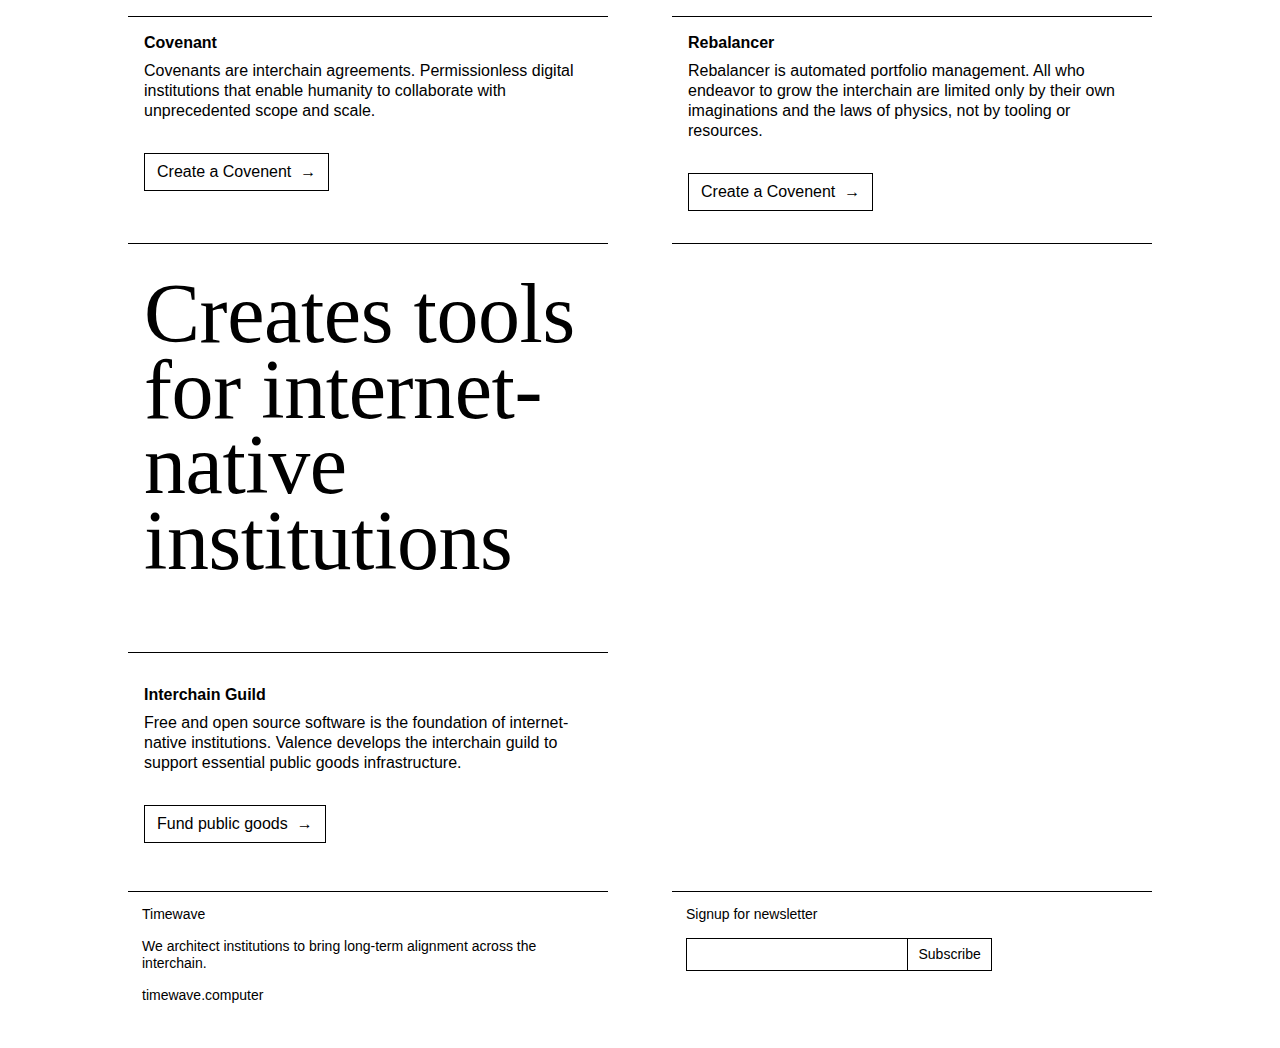
==== docs/index.html @ b4977b97 "web prototype" ====
<!DOCTYPE html>
<html lang="en">
<head>
  <meta charset="utf-8">
  <meta name="viewport" content="width=device-width, initial-scale=1">
  <title>Valence</title>
  <link rel="stylesheet" href="assets/reset.css">
  <link rel="stylesheet" href="assets/main.css">
</head>
<body>
  <main>
    <section class="flex flex-between t-sans t-m">
      <div class="box b-t p-1">
        <h2 class="t-b">Covenant</h2>
        <p>
          Covenants are interchain agreements. Permissionless digital institutions that enable humanity to collaborate with unprecedented scope and scale.
        </p>
        <a href="#" class="button mv-1">Create a Covenent &nbsp;→</a>
      </div>
      <div class="box b-t p-1">
        <h2 class="t-b">Rebalancer</h2>
        <p>
          Rebalancer is automated portfolio management. All who endeavor to grow the interchain are limited only by their own imaginations and the laws of physics, not by tooling or resources.
        </p>
        <a href="#" class="button mv-1">Create a Covenent &nbsp;→</a>
      </div>
    </section>
    <section class="flex flex-between">
      <div class="box t-sans t-m">
        <div class="b-t ph-1 pv-2">
          <h2 class="t-serif t-xxl">Creates tools for internet-native institutions</h2>
        </div>
        <div class="b-t ph-1 pv-2">
          <h2 class="t-b">Interchain Guild</h2>
          <p>
            Free and open source software is the foundation of internet-native institutions. Valence develops the interchain guild to support essential public goods infrastructure.
          </p>
          <a href="#" class="button mv-1">Fund public goods &nbsp;→</a>
        </div>
      </div>
      <div class="box b-t">
      </div>
    </section>
    <section class="flex flex-between t-sans t-s">
      <div class="box b-t p-1">
        <p>Timewave</p>
        <p>We architect institutions to bring long-term alignment across the interchain.</p>
        <p>timewave.computer</p>
      </div>
      <div class="box b-t p-1">
        <p>Signup for newsletter</p>
        <div class="flex">
          <div class="b-t b-l b-b"><input type="text" class="email t-sans t-s b-0"></div>
          <div><a href="#" class="button">Subscribe</a></div>
        </div>
      </div>
    </section>
  </main>
</body>
</html>
---- docs/assets/main.css ----
body {
  padding: 1em;
  line-height: 1.25;
}
main {
  width: 1024px;
  margin: 0 auto;
}
h2 {
  margin-bottom: 0.5em;
}
p {
  margin-bottom: 1em;
}
a {
  color: #000;
}

/* typography */

.t-sans { 
  font-family: -apple-system, BlinkMacSystemFont, Helvetica, Arial, sans-serif; 
}
.t-serif { 
  font-family: Times, "Times New Roman", serif; 
}
.t-b {
  font-weight: bold;
}
.t-s { 
  font-size: 14px 
}
.t-m { 
  font-size: 16px 
}
.t-l { 
  font-size: 21px 
}
.t-xxl {
  font-size: 84px;
  line-height: 0.9;
  letter-spacing: -0.005em;
}

/* margins, paddings, borders */

.p-1 { padding: 1em; }
.p-2 { padding: 2em; }
.ph-1 { padding-left: 1em; padding-right: 1em; }
.ph-2 { padding-left: 2em; padding-right: 2em; }
.pv-1 { padding-top: 1em; padding-bottom: 1em; }
.pv-2 { padding-top: 2em; padding-bottom: 2em; }
.pt-1 { padding-top: 1em; }
.pt-2 { padding-top: 2em; }
.pb-1 { padding-bottom: 1em; }
.pb-2 { padding-bottom: 2em; }

.m-1 { margin: 1em; }
.m-2 { margin: 2em; }
.mh-1 { margin-left: 1em; margin-right: 1em; }
.mh-2 { margin-left: 2em; margin-right: 2em; }
.mv-1 { margin-top: 1em; margin-bottom: 1em; }
.mv-2 { margin-top: 2em; margin-bottom: 2em; }
.mt-1 { margin-top: 1em; }
.mt-2 { margin-top: 2em; }
.mb-1 { margin-bottom: 1em; }
.mb-2 { margin-bottom: 2em; }

.b-0 { border: none }
.b-1 { border: 1px solid }
.b-t { border-top: 1px solid; }
.b-b { border-bottom: 1px solid; }
.b-l { border-left: 1px solid; }
.b-r { border-right: 1px solid; }

/* layout */

.flex {
  display: flex;
  flex-direction: row;
}
.flex-between {
  justify-content: space-between;
}
.flex > div {
  flex: 0 1 auto;
}

/* components */

input, .button {
  display: inline-block;
  border: 1px solid;
  padding: 0.5em 0.75em;
  text-decoration: none;
}
.button:hover {
  border: 1px solid #000;
  background: #000;
  color: #fff;
}

.box {
  width: 480px;
}

.email {
  width: 220px;
}
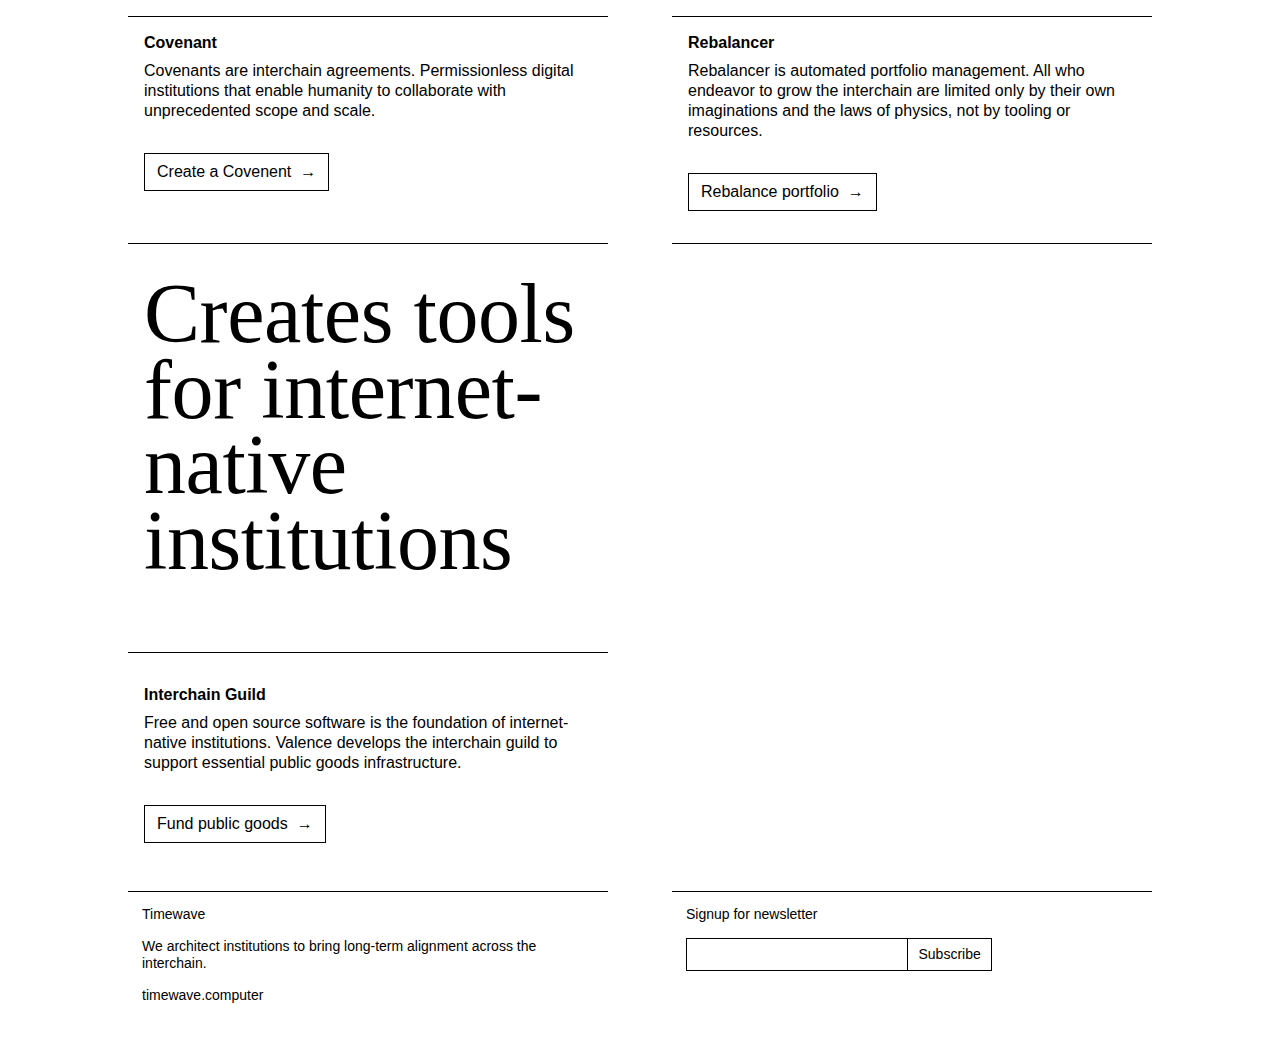
==== commit d1f8526f: "update button" ====
--- a/docs/index.html
+++ b/docs/index.html
@@ -22,7 +22,7 @@
         <p>
           Rebalancer is automated portfolio management. All who endeavor to grow the interchain are limited only by their own imaginations and the laws of physics, not by tooling or resources.
         </p>
-        <a href="#" class="button mv-1">Create a Covenent &nbsp;→</a>
+        <a href="#" class="button mv-1">Rebalance portfolio &nbsp;→</a>
       </div>
     </section>
     <section class="flex flex-between">
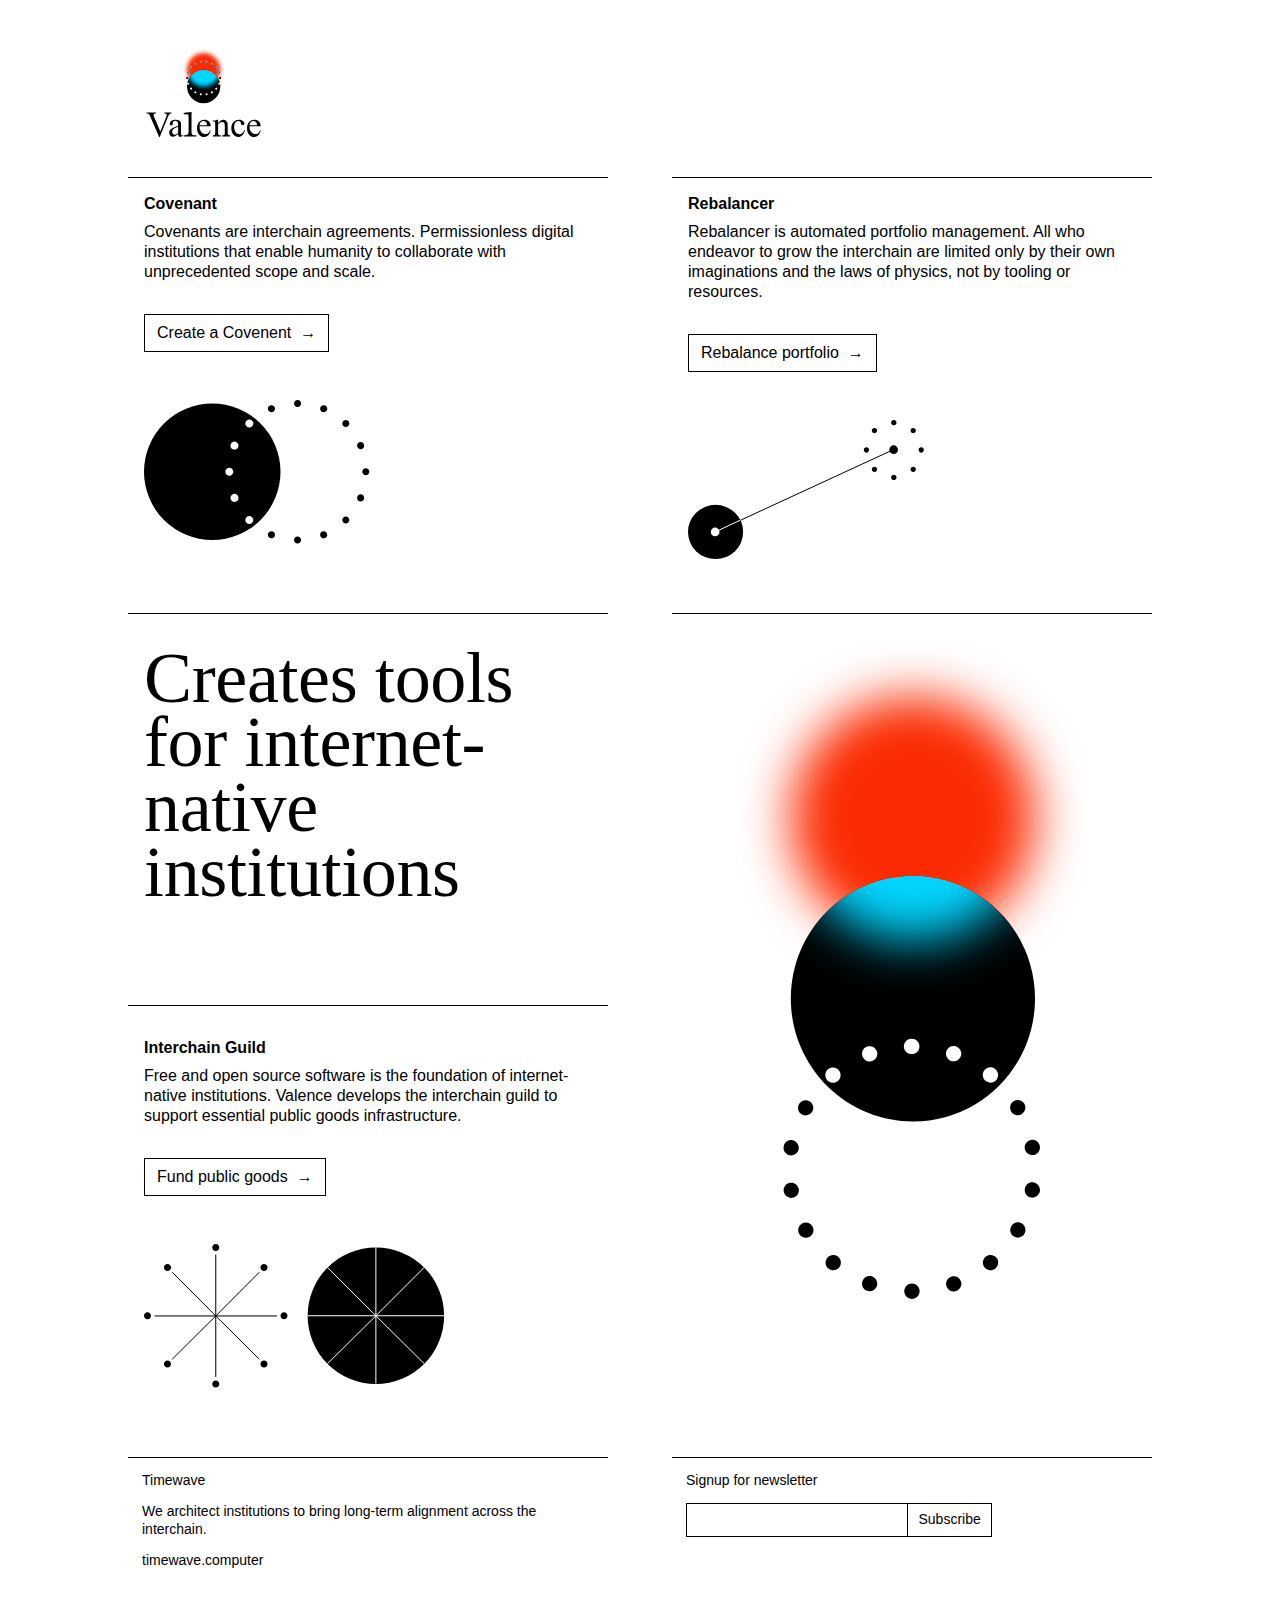
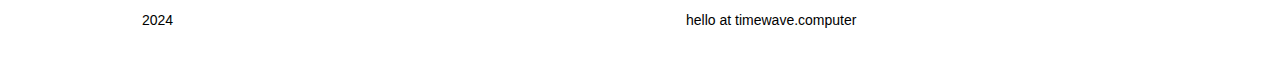
==== commit d8009e2d: "added images" ====
--- a/docs/index.html
+++ b/docs/index.html
@@ -1,60 +1,98 @@
-<!DOCTYPE html>
+<!doctype html>
 <html lang="en">
-<head>
-  <meta charset="utf-8">
-  <meta name="viewport" content="width=device-width, initial-scale=1">
-  <title>Valence</title>
-  <link rel="stylesheet" href="assets/reset.css">
-  <link rel="stylesheet" href="assets/main.css">
-</head>
-<body>
-  <main>
-    <section class="flex flex-between t-sans t-m">
-      <div class="box b-t p-1">
-        <h2 class="t-b">Covenant</h2>
-        <p>
-          Covenants are interchain agreements. Permissionless digital institutions that enable humanity to collaborate with unprecedented scope and scale.
-        </p>
-        <a href="#" class="button mv-1">Create a Covenent &nbsp;→</a>
-      </div>
-      <div class="box b-t p-1">
-        <h2 class="t-b">Rebalancer</h2>
-        <p>
-          Rebalancer is automated portfolio management. All who endeavor to grow the interchain are limited only by their own imaginations and the laws of physics, not by tooling or resources.
-        </p>
-        <a href="#" class="button mv-1">Rebalance portfolio &nbsp;→</a>
-      </div>
-    </section>
-    <section class="flex flex-between">
-      <div class="box t-sans t-m">
-        <div class="b-t ph-1 pv-2">
-          <h2 class="t-serif t-xxl">Creates tools for internet-native institutions</h2>
+  <head>
+    <meta charset="utf-8" />
+    <meta name="viewport" content="width=device-width, initial-scale=1" />
+    <title>Valence</title>
+    <link rel="stylesheet" href="assets/css/reset.css" />
+    <link rel="stylesheet" href="assets/css/main.css" />
+  </head>
+  <body>
+    <main>
+      <nav class="ph-1 pv-2">
+        <div class="logo-v">
+          <img src="assets/images/valence-vertical-lockup.svg">
         </div>
-        <div class="b-t ph-1 pv-2">
-          <h2 class="t-b">Interchain Guild</h2>
+      </nav>
+      <section class="flex-between t-sans t-m flex">
+        <div class="box b-t p-1">
+          <h2 class="t-b">Covenant</h2>
           <p>
-            Free and open source software is the foundation of internet-native institutions. Valence develops the interchain guild to support essential public goods infrastructure.
+            Covenants are interchain agreements. Permissionless digital
+            institutions that enable humanity to collaborate with unprecedented
+            scope and scale.
           </p>
-          <a href="#" class="button mv-1">Fund public goods &nbsp;→</a>
+          <a href="#" class="button mv-1">Create a Covenent &nbsp;→</a>
+          <figure class="mv-2">
+            <img src="assets/images/covenant.svg" />
+          </figure>
         </div>
-      </div>
-      <div class="box b-t">
-      </div>
-    </section>
-    <section class="flex flex-between t-sans t-s">
-      <div class="box b-t p-1">
-        <p>Timewave</p>
-        <p>We architect institutions to bring long-term alignment across the interchain.</p>
-        <p>timewave.computer</p>
-      </div>
-      <div class="box b-t p-1">
-        <p>Signup for newsletter</p>
-        <div class="flex">
-          <div class="b-t b-l b-b"><input type="text" class="email t-sans t-s b-0"></div>
-          <div><a href="#" class="button">Subscribe</a></div>
+        <div class="box b-t p-1">
+          <h2 class="t-b">Rebalancer</h2>
+          <p>
+            Rebalancer is automated portfolio management. All who endeavor to
+            grow the interchain are limited only by their own imaginations and
+            the laws of physics, not by tooling or resources.
+          </p>
+          <a href="#" class="button mv-1">Rebalance portfolio &nbsp;→</a>
+          <figure class="mv-2">
+            <img src="assets/images/rebalancer.svg" />
+          </figure>
         </div>
-      </div>
-    </section>
-  </main>
-</body>
-</html>+      </section>
+      <section class="flex-between flex">
+        <div class="box t-sans t-m">
+          <div class="b-t ph-1 pt-2 pb-4">
+            <h2 class="t-serif t-xl">
+              Creates tools for internet-native institutions
+            </h2>
+          </div>
+          <div class="b-t ph-1 pv-2">
+            <h2 class="t-b">Interchain Guild</h2>
+            <p>
+              Free and open source software is the foundation of internet-native
+              institutions. Valence develops the interchain guild to support
+              essential public goods infrastructure.
+            </p>
+            <a href="#" class="button mv-1">Fund public goods &nbsp;→</a>
+            <figure class="mv-2">
+              <img src="assets/images/guild.svg" />
+            </figure>
+          </div>
+        </div>
+        <div class="box b-t">
+          <figure class="mv-2 t-center">
+            <img src="assets/images/hero.svg" />
+          </figure>
+        </div>
+      </section>
+      <section class="flex-between t-sans t-s flex">
+        <div class="box b-t p-1">
+          <p>Timewave</p>
+          <p>
+            We architect institutions to bring long-term alignment across the
+            interchain.
+          </p>
+          <p>timewave.computer</p>
+        </div>
+        <div class="box b-t p-1">
+          <p>Signup for newsletter</p>
+          <div class="flex">
+            <div class="b-t b-l b-b">
+              <input type="text" class="email t-sans t-s b-0" />
+            </div>
+            <div><a href="#" class="button">Subscribe</a></div>
+          </div>
+        </div>
+      </section>
+      <section class="flex-between t-sans t-s flex">
+        <div class="box p-1">
+          2024
+        </div>
+        <div class="box p-1">
+          hello at timewave.computer
+        </div>
+      </section>
+    </main>
+  </body>
+</html>
--- a/docs/assets/css/main.css
+++ b/docs/assets/css/main.css
@@ -0,0 +1,127 @@
+body {
+  padding: 1em;
+  line-height: 1.25;
+}
+main {
+  width: 1024px;
+  margin: 0 auto;
+}
+h2 {
+  margin-bottom: 0.5em;
+}
+p {
+  margin-bottom: 1em;
+}
+a {
+  color: #000;
+}
+
+/* typography */
+
+.t-sans { 
+  font-family: -apple-system, BlinkMacSystemFont, Helvetica, Arial, sans-serif; 
+}
+.t-serif { 
+  font-family: Times, "Times New Roman", serif; 
+}
+.t-b {
+  font-weight: bold;
+}
+.t-s { 
+  font-size: 14px 
+}
+.t-m { 
+  font-size: 16px 
+}
+.t-l { 
+  font-size: 21px 
+}
+.t-xl {
+  font-size: 72px;
+  line-height: 0.9;
+  letter-spacing: -0.005em;
+}
+.t-center {
+  text-align: center;
+}
+
+/* margins, paddings, borders */
+
+.p-1 { padding: 1em; }
+.p-2 { padding: 2em; }
+.p-4 { padding: 4em; }
+.ph-1 { padding-left: 1em; padding-right: 1em; }
+.ph-2 { padding-left: 2em; padding-right: 2em; }
+.ph-4 { padding-left: 4em; padding-right: 4em; }
+.pv-1 { padding-top: 1em; padding-bottom: 1em; }
+.pv-2 { padding-top: 2em; padding-bottom: 2em; }
+.pv-4 { padding-top: 4em; padding-bottom: 4em; }
+.pt-1 { padding-top: 1em; }
+.pt-2 { padding-top: 2em; }
+.pt-4 { padding-top: 4em; }
+.pb-1 { padding-bottom: 1em; }
+.pb-2 { padding-bottom: 2em; }
+.pb-4 { padding-bottom: 4em; }
+
+.m-1 { margin: 1em; }
+.m-2 { margin: 2em; }
+.m-4 { margin: 4em; }
+.mh-a { margin-left: auto; margin-right: auto; }
+.mh-1 { margin-left: 1em; margin-right: 1em; }
+.mh-2 { margin-left: 2em; margin-right: 2em; }
+.mh-4 { margin-left: 4em; margin-right: 4em; }
+.mv-1 { margin-top: 1em; margin-bottom: 1em; }
+.mv-2 { margin-top: 2em; margin-bottom: 2em; }
+.mv-4 { margin-top: 4em; margin-bottom: 4em; }
+.mt-1 { margin-top: 1em; }
+.mt-2 { margin-top: 2em; }
+.mt-4 { margin-top: 4em; }
+.mb-1 { margin-bottom: 1em; }
+.mb-2 { margin-bottom: 2em; }
+.mb-4 { margin-bottom: 4em; }
+
+.b-0 { border: none }
+.b-1 { border: 1px solid }
+.b-t { border-top: 1px solid; }
+.b-b { border-bottom: 1px solid; }
+.b-l { border-left: 1px solid; }
+.b-r { border-right: 1px solid; }
+
+/* layout */
+
+.flex {
+  display: flex;
+  flex-direction: row;
+}
+.flex-between {
+  justify-content: space-between;
+}
+.flex > div {
+  flex: 0 1 auto;
+}
+
+/* components */
+
+input, .button {
+  display: inline-block;
+  border: 1px solid;
+  padding: 0.5em 0.75em;
+  text-decoration: none;
+}
+.button:hover {
+  border: 1px solid #000;
+  background: #000;
+  color: #fff;
+}
+
+.box {
+  width: 480px;
+}
+
+.email {
+  width: 220px;
+}
+
+.logo-v > img {
+  width: 120px;
+}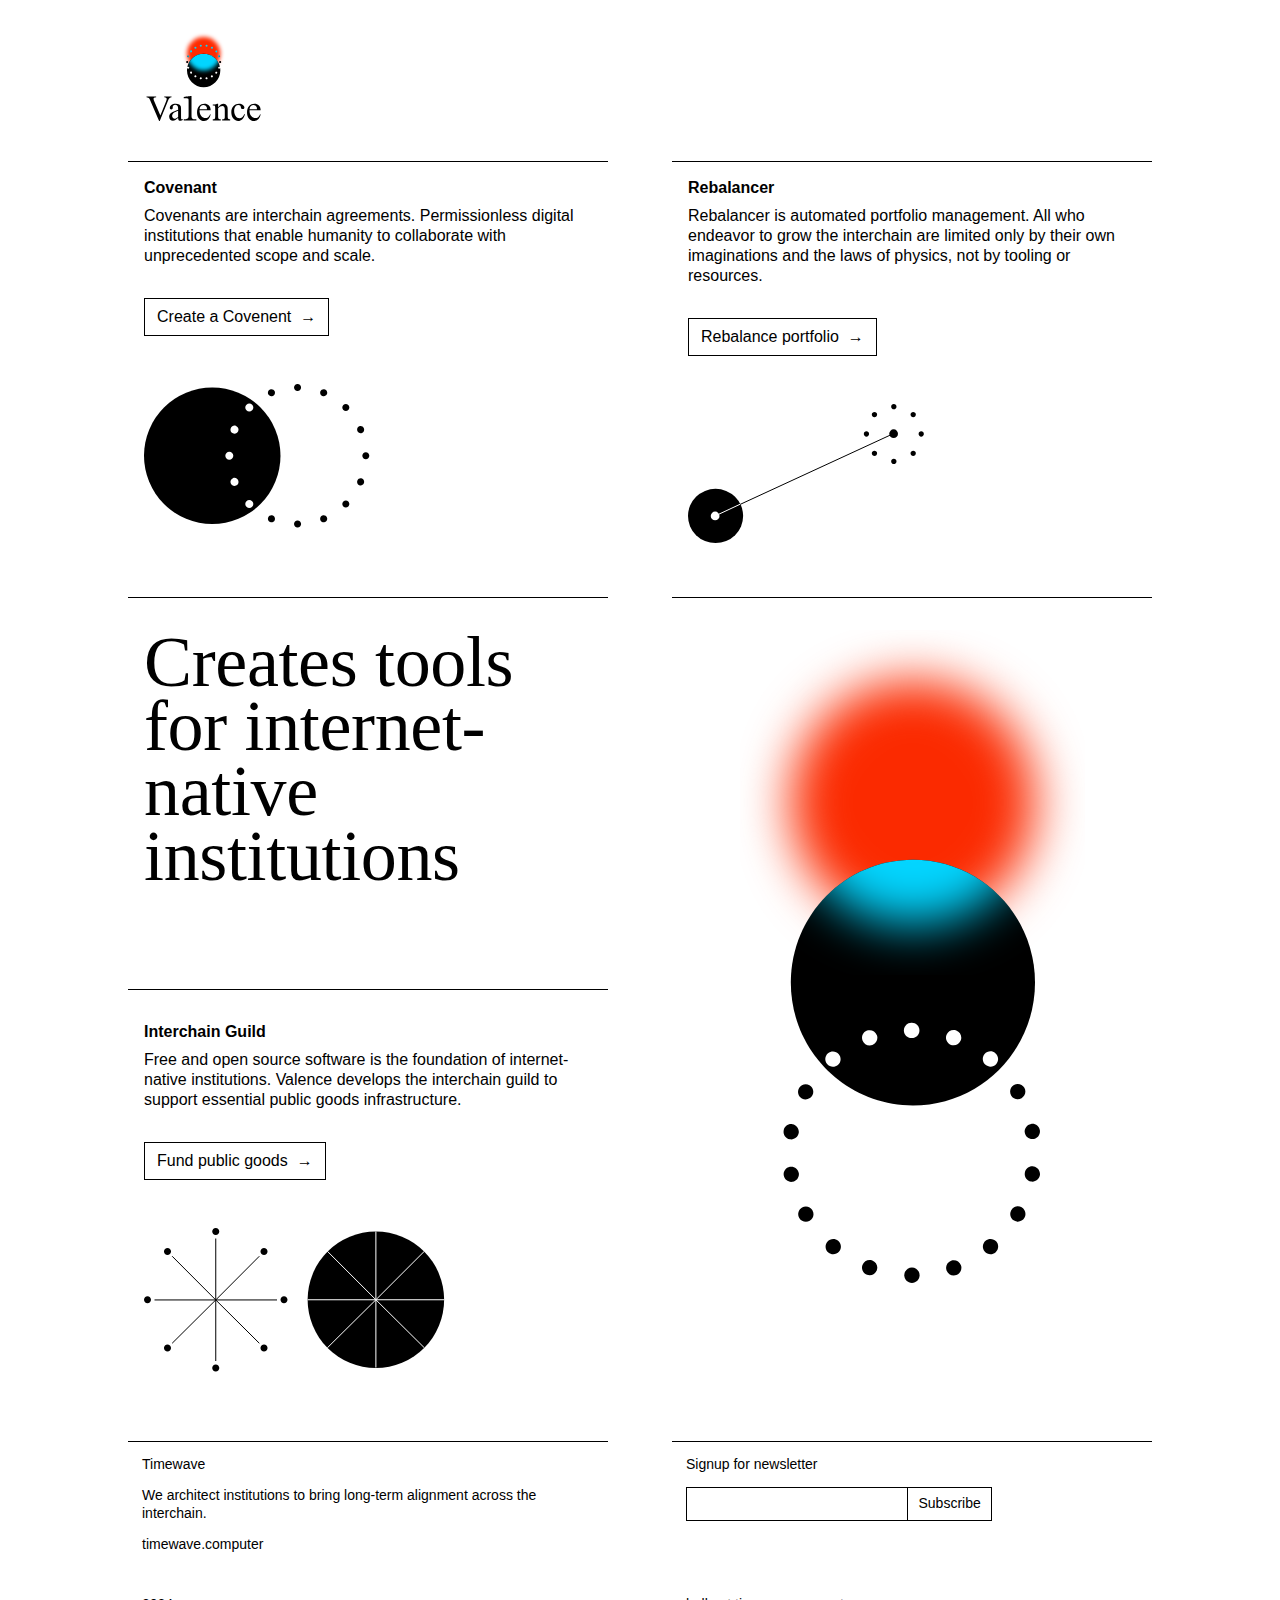
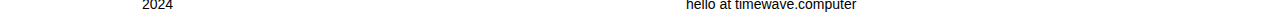
==== commit 0d35c98c: "typographic structure for covenant page" ====
--- a/docs/index.html
+++ b/docs/index.html
@@ -8,12 +8,10 @@
     <link rel="stylesheet" href="assets/css/main.css" />
   </head>
   <body>
-    <main>
-      <nav class="ph-1 pv-2">
-        <div class="logo-v">
-          <img src="assets/images/valence-vertical-lockup.svg">
-        </div>
-      </nav>
+    <main class="narrow">
+      <section class="ph-1 pv-2">
+        <img class="logo-home" src="assets/images/valence-vertical-lockup.svg">
+      </section>
       <section class="flex-between t-sans t-m flex">
         <div class="box b-t p-1">
           <h2 class="t-b">Covenant</h2>
--- a/docs/assets/css/main.css
+++ b/docs/assets/css/main.css
@@ -1,19 +1,26 @@
+:root {
+  --c-black: #000;
+  --c-white: #fff;
+  --c-red: #FF2A00;
+  --c-blue: #00A3FF;
+  --c-gray: #A0A0A0;
+}
+
 body {
-  padding: 1em;
   line-height: 1.25;
 }
-main {
+main.narrow {
   width: 1024px;
   margin: 0 auto;
 }
-h2 {
+h1, h2 {
   margin-bottom: 0.5em;
 }
 p {
   margin-bottom: 1em;
 }
 a {
-  color: #000;
+  color: var(--c-black);
 }
 
 /* typography */
@@ -87,6 +94,10 @@
 .b-l { border-left: 1px solid; }
 .b-r { border-right: 1px solid; }
 
+.xb-l-red  { border-left: 8px solid var(--c-red); }
+.xb-l-blue { border-left: 8px solid var(--c-blue); }
+.xb-l-gray { border-left: 8px solid var(--c-gray); }
+
 /* layout */
 
 .flex {
@@ -96,11 +107,30 @@
 .flex-between {
   justify-content: space-between;
 }
+.flex-grow {
+  flex-grow: 1;
+}
 .flex > div {
   flex: 0 1 auto;
 }
 
 /* components */
+
+nav {
+  height: 3.25em;
+  line-height: 3.25em;
+}
+nav a {
+  text-decoration: none;
+}
+
+aside {
+  width: 360px;
+}
+
+article {
+  max-width: 840px;
+}
 
 input, .button {
   display: inline-block;
@@ -108,20 +138,24 @@
   padding: 0.5em 0.75em;
   text-decoration: none;
 }
+
 .button:hover {
-  border: 1px solid #000;
-  background: #000;
-  color: #fff;
+  border: 1px solid var(--c-black);
+  background: var(--c-black);
+  color: var(--c-white);
 }
 
 .box {
   width: 480px;
 }
-
 .email {
   width: 220px;
 }
-
-.logo-v > img {
+.logo-home {
   width: 120px;
+}
+.logo-nav {
+  width: 100px;
+  display: inline-block;
+  margin-top:7px;
 }